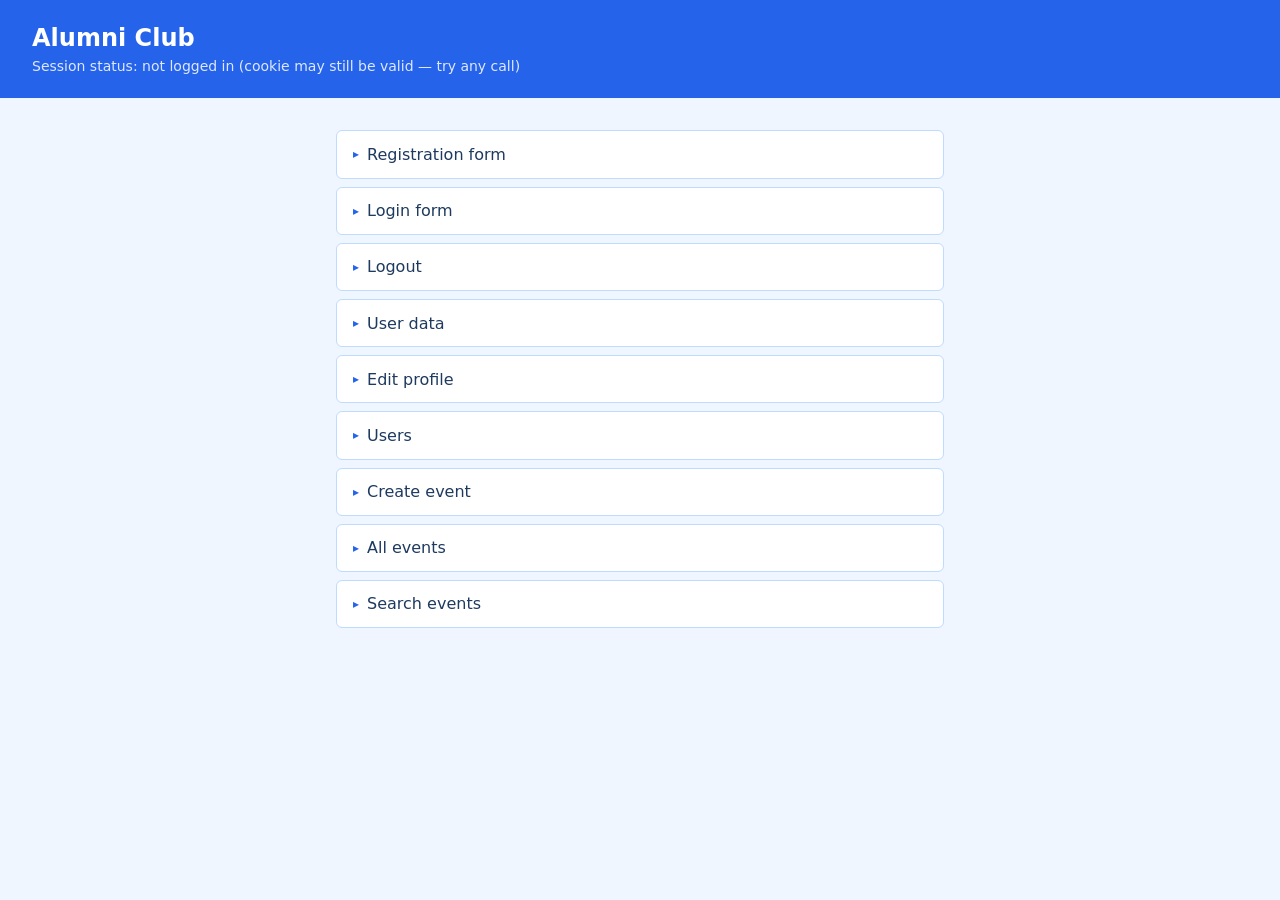
==== www/index.html @ 59e79524 "m" ====
<!DOCTYPE html>
<html lang="en">
<head>
  <meta charset="UTF-8">
  <meta name="viewport" content="width=device-width, initial-scale=1.0">
  <title>Alumni Club</title>
  <link rel="stylesheet" href="ui/style/styles.css">
</head>
<body>
  <header>
    <h1>Alumni Club</h1>
    <p class="session-status">
      Session status:
      <output id="session-status">unknown — log in below</output>
    </p>
  </header>

  <main>
    <!-- Each accordion is a native <details>; the shared name attribute ensures
         only one can be open at a time, with no JS required. -->

    <!-- ============== Registration ============== -->
    <details name="accordion" class="panel">
      <summary>Registration form</summary>
      <div class="panel-body">
        <form id="register-form">
          <p><label>Name <input name="name" required></label></p>
          <p><label>Email <input name="email" type="email" required></label></p>
          <p><label>Password <input name="password" type="password" required></label></p>
          <p><label>Graduation year <input name="graduation_year" type="number" min="1900" max="2100"></label></p>
          <p><label>Field of study <input name="field_of_study"></label></p>
          <p><label>Current role <input name="current_role"></label></p>
          <p><label>Company <input name="company"></label></p>
          <p><label>Location <input name="location"></label></p>
          <p><label>Bio <textarea name="bio"></textarea></label></p>
          <p><label>Profile picture <input name="profile_picture" type="file" accept="image/*"></label></p>
          <p><button type="submit">Register</button></p>
        </form>
        <pre id="register-out" class="output"></pre>
      </div>
    </details>

    <!-- ============== Login ============== -->
    <details name="accordion" class="panel">
      <summary>Login form</summary>
      <div class="panel-body">
        <form id="login-form">
          <p><label>Email <input name="email" type="email" required></label></p>
          <p><label>Password <input name="password" type="password" required></label></p>
          <p><button type="submit">Log in</button></p>
        </form>
        <pre id="login-out" class="output"></pre>
      </div>
    </details>

    <!-- ============== Logout ============== -->
    <details name="accordion" class="panel">
      <summary>Logout</summary>
      <div class="panel-body">
        <p><button id="logout-btn" type="button">Log out</button></p>
        <pre id="logout-out" class="output"></pre>
      </div>
    </details>

    <!-- ============== User data (fetch one) ============== -->
    <details name="accordion" class="panel">
      <summary>User data</summary>
      <div class="panel-body">
        <form id="get-user-form">
          <p><label>User ID <input name="id" type="number" min="1" required></label></p>
          <p><button type="submit">Fetch user</button></p>
        </form>
        <div id="get-user-out" class="output"></div>
      </div>
    </details>

    <!-- ============== Edit profile ============== -->
    <details name="accordion" class="panel">
      <summary>Edit profile</summary>
      <div class="panel-body">
        <form id="edit-form">
          <p><label>User ID (the user being edited) <input name="id" type="number" min="1" required></label></p>
          <p>Leave a field blank to keep its current value.</p>
          <p><label>Name <input name="name"></label></p>
          <p><label>Email <input name="email" type="email"></label></p>
          <p><label>Password <input name="password" type="password"></label></p>
          <p><label>Graduation year <input name="graduation_year" type="number" min="1900" max="2100"></label></p>
          <p><label>Field of study <input name="field_of_study"></label></p>
          <p><label>Current role <input name="current_role"></label></p>
          <p><label>Company <input name="company"></label></p>
          <p><label>Location <input name="location"></label></p>
          <p><label>Bio <textarea name="bio"></textarea></label></p>
          <p><label>Profile picture <input name="profile_picture" type="file" accept="image/*"></label></p>
          <p>
            <button type="submit">Save changes</button>
            <button type="button" id="edit-delete-btn" class="btn-danger">Delete this user</button>
          </p>
        </form>
        <pre id="edit-out" class="output"></pre>
      </div>
    </details>

    <!-- ============== Users ============== -->
    <details name="accordion" class="panel">
      <summary>Users</summary>
      <div class="panel-body">
        <form id="search-users-form">
          <p><label>Email contains <input name="query"></label></p>
          <p><button type="submit">Search</button></p>
        </form>
        <div id="search-users-out" class="output"></div>
      </div>
    </details>

    <!-- ============== Create event ============== -->
    <details name="accordion" class="panel">
      <summary>Create event</summary>
      <div class="panel-body">
        <form id="create-event-form">
          <p><label>Date <input name="date" type="date" required></label></p>
          <p><label>Name <input name="name" required></label></p>
          <p><label>Details <textarea name="details"></textarea></label></p>
          <p><label>Creator user id <input name="creator" type="number" min="1" required></label></p>
          <p><button type="submit">Create event</button></p>
        </form>
        <pre id="create-event-out" class="output"></pre>
      </div>
    </details>

    <!-- ============== All events ============== -->
    <details name="accordion" class="panel">
      <summary>All events</summary>
      <div class="panel-body">
        <p><button id="all-events-btn" type="button">Refresh list</button></p>
        <div id="all-events-out" class="output"></div>
      </div>
    </details>

    <!-- ============== Search events ============== -->
    <details name="accordion" class="panel">
      <summary>Search events</summary>
      <div class="panel-body">
        <form id="search-events-form">
          <p><label>Name contains <input name="query" required></label></p>
          <p><button type="submit">Search</button></p>
        </form>
        <div id="search-events-out" class="output"></div>
      </div>
    </details>
  </main>

  <script type="module" src="ui/glue/app.js"></script>
</body>
</html>
---- www/ui/style/styles.css ----
/* Alumni Club — main stylesheet */

:root {
  --blue: #2563eb;
  --blue-light: #eff6ff;
  --blue-mid: #bfdbfe;
  --blue-dark: #1d4ed8;
  --text: #1e3a5f;
  --text-muted: #6b90b8;
  --border: #bfdbfe;
  --white: #ffffff;
}

*, *::before, *::after {
  box-sizing: border-box;
  margin: 0;
  padding: 0;
}

body {
  font-family: system-ui, sans-serif;
  font-size: 1rem;
  color: var(--text);
  background: var(--blue-light);
  min-height: 100vh;
}

/* ---------- header ---------- */

header {
  background: var(--blue);
  color: var(--white);
  padding: 1.5rem 2rem;
}

header h1 {
  font-size: 1.5rem;
  font-weight: 600;
}

.session-status {
  margin-top: 0.4rem;
  font-size: 0.875rem;
  opacity: 0.85;
}

/* ---------- main ---------- */

main {
  max-width: 640px;
  margin: 2rem auto;
  padding: 0 1rem;
  display: flex;
  flex-direction: column;
  gap: 0.5rem;
}

/* ---------- panels ---------- */

.panel {
  background: var(--white);
  border: 1px solid var(--border);
  border-radius: 6px;
  overflow: hidden;
}

.panel summary {
  padding: 0.85rem 1rem;
  font-weight: 500;
  cursor: pointer;
  user-select: none;
  list-style: none;
  display: flex;
  align-items: center;
  gap: 0.5rem;
}

.panel summary::before {
  content: '▸';
  font-size: 0.75rem;
  color: var(--blue);
  transition: transform 0.15s;
}

.panel[open] summary::before {
  transform: rotate(90deg);
}

.panel summary:hover {
  background: var(--blue-light);
}

.panel-body {
  padding: 1rem;
  border-top: 1px solid var(--border);
}

/* ---------- forms ---------- */

form p {
  margin-bottom: 0.6rem;
}

label {
  display: flex;
  flex-direction: column;
  gap: 0.25rem;
  font-size: 0.875rem;
  color: var(--text-muted);
}

input,
textarea {
  width: 100%;
  padding: 0.4rem 0.6rem;
  border: 1px solid var(--border);
  border-radius: 4px;
  font-size: 1rem;
  color: var(--text);
  background: var(--white);
  outline: none;
}

input:focus,
textarea:focus {
  border-color: var(--blue);
  box-shadow: 0 0 0 3px var(--blue-mid);
}

textarea {
  resize: vertical;
  min-height: 80px;
}

/* ---------- buttons ---------- */

button {
  padding: 0.4rem 1rem;
  border: none;
  border-radius: 4px;
  font-size: 0.9rem;
  cursor: pointer;
  background: var(--blue);
  color: var(--white);
}

button:hover {
  background: var(--blue-dark);
}

.btn-danger {
  background: var(--white);
  color: var(--blue);
  border: 1px solid var(--blue);
  margin-left: 0.5rem;
}

.btn-danger:hover {
  background: var(--blue-light);
}

/* ---------- output ---------- */

.output {
  margin-top: 0.75rem;
  padding: 0.6rem;
  background: var(--blue-light);
  border: 1px solid var(--border);
  border-radius: 4px;
  font-size: 0.8rem;
  white-space: pre-wrap;
  word-break: break-word;
  color: var(--text);
}

.output:empty {
  display: none;
}

/* ---------- user / event cards ---------- */

article {
  padding: 0.75rem 0;
}

article + hr {
  border: none;
  border-top: 1px solid var(--border);
}

article h3 {
  font-size: 1rem;
  margin-bottom: 0.4rem;
  color: var(--blue);
}

article img {
  border-radius: 4px;
  margin-bottom: 0.4rem;
}

article ul {
  list-style: none;
  font-size: 0.875rem;
  color: var(--text-muted);
  display: flex;
  flex-direction: column;
  gap: 0.2rem;
}
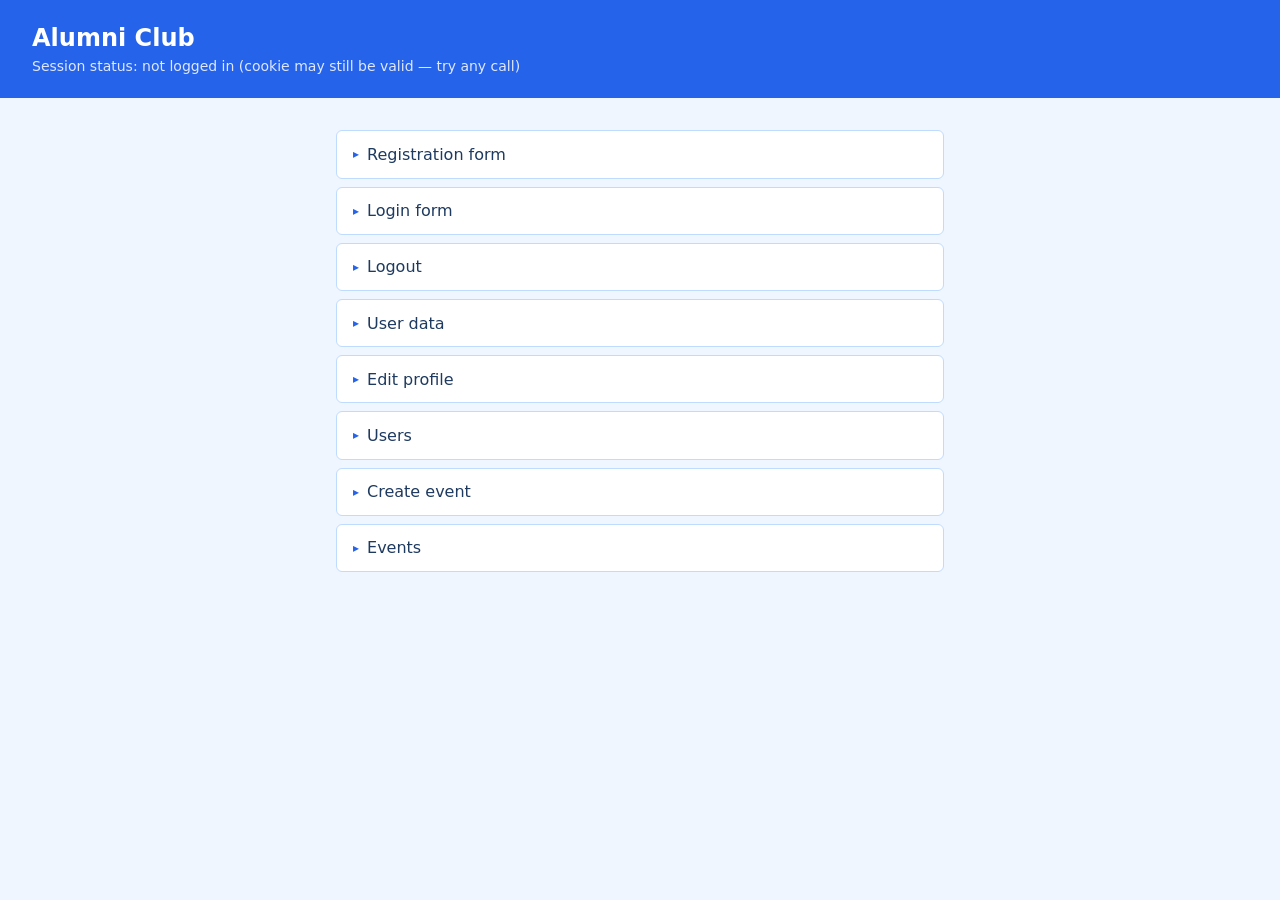
==== commit 6cfd4210: "m" ====
--- a/www/index.html
+++ b/www/index.html
@@ -105,7 +105,7 @@
       <summary>Users</summary>
       <div class="panel-body">
         <form id="search-users-form">
-          <p><label>Email contains <input name="query"></label></p>
+          <p><label>Filter(Optional) <input name="query"></label></p>
           <p><button type="submit">Search</button></p>
         </form>
         <div id="search-users-out" class="output"></div>
@@ -127,21 +127,12 @@
       </div>
     </details>
 
-    <!-- ============== All events ============== -->
+    <!-- ============== Events ============== -->
     <details name="accordion" class="panel">
-      <summary>All events</summary>
-      <div class="panel-body">
-        <p><button id="all-events-btn" type="button">Refresh list</button></p>
-        <div id="all-events-out" class="output"></div>
-      </div>
-    </details>
-
-    <!-- ============== Search events ============== -->
-    <details name="accordion" class="panel">
-      <summary>Search events</summary>
+      <summary>Events</summary>
       <div class="panel-body">
         <form id="search-events-form">
-          <p><label>Name contains <input name="query" required></label></p>
+          <p><label>Filter (optional) <input name="query"></label></p>
           <p><button type="submit">Search</button></p>
         </form>
         <div id="search-events-out" class="output"></div>
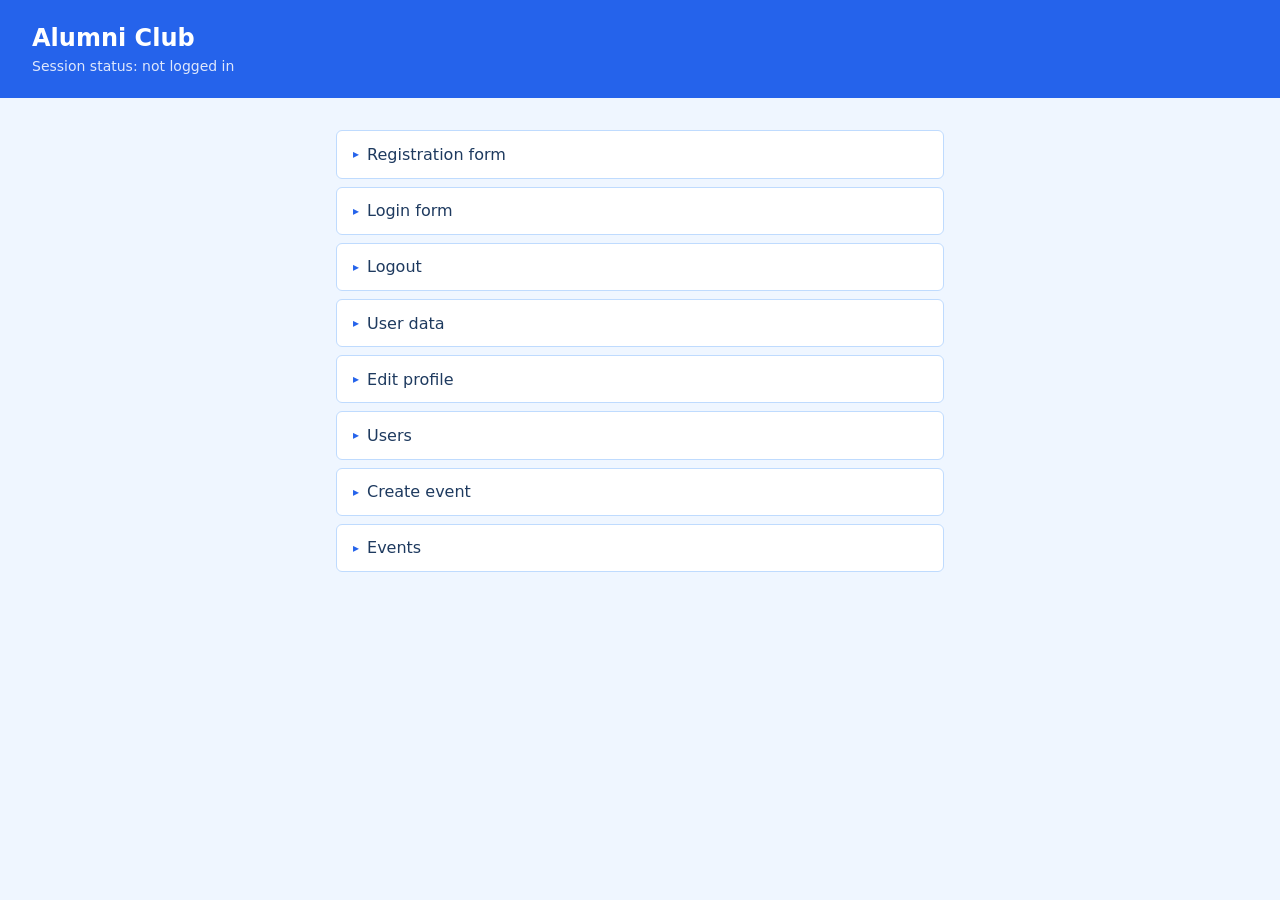
==== commit 00ebdb21: "m" ====
--- a/www/index.html
+++ b/www/index.html
@@ -120,7 +120,6 @@
           <p><label>Date <input name="date" type="date" required></label></p>
           <p><label>Name <input name="name" required></label></p>
           <p><label>Details <textarea name="details"></textarea></label></p>
-          <p><label>Creator user id <input name="creator" type="number" min="1" required></label></p>
           <p><button type="submit">Create event</button></p>
         </form>
         <pre id="create-event-out" class="output"></pre>
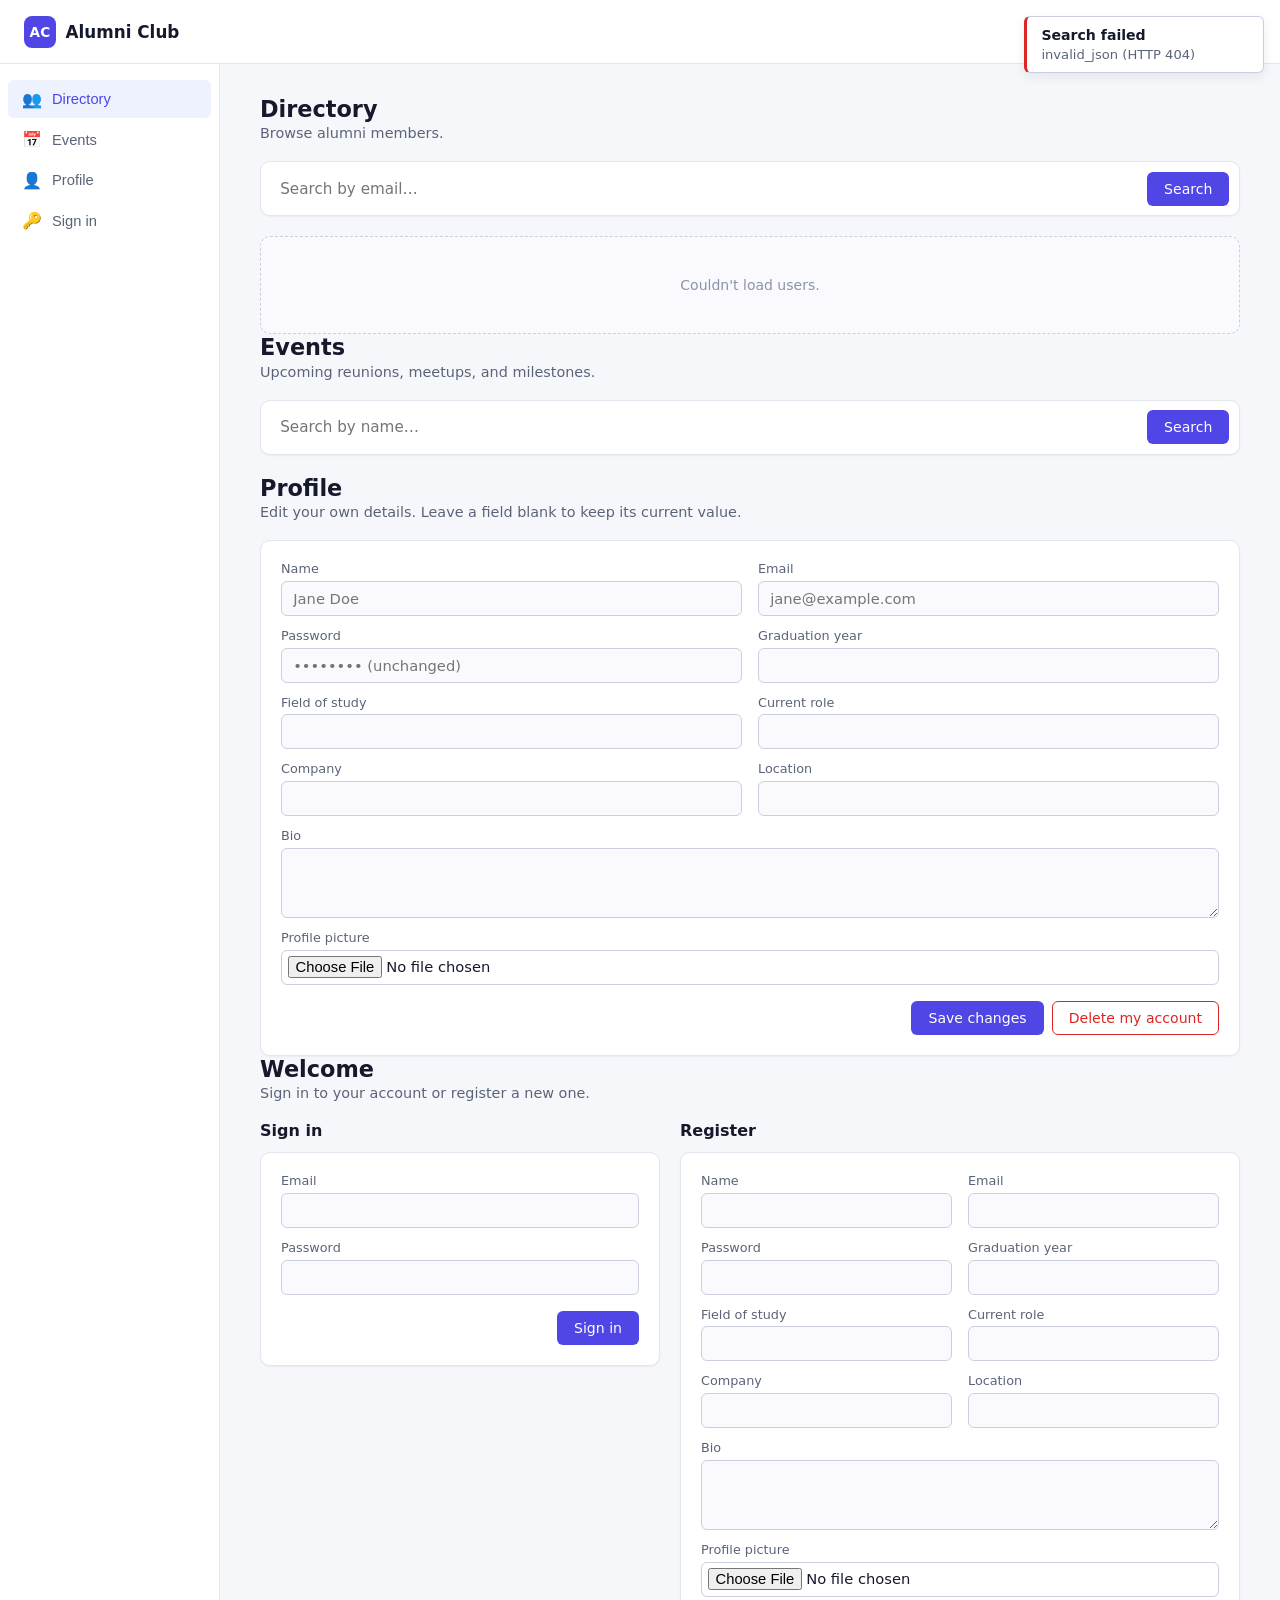
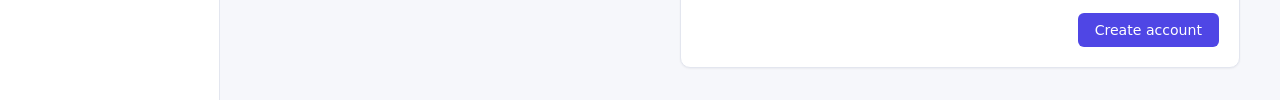
==== commit 029d7eea: "m" ====
--- a/www/index.html
+++ b/www/index.html
@@ -7,137 +7,156 @@
   <link rel="stylesheet" href="ui/style/styles.css">
 </head>
 <body>
-  <header>
-    <h1>Alumni Club</h1>
-    <p class="session-status">
-      Session status:
-      <output id="session-status">unknown — log in below</output>
-    </p>
-  </header>
+  <!-- Toasts: transient feedback, rendered top-right. JS appends/removes nodes. -->
+  <div id="toast-host" class="toast-host" aria-live="polite" aria-atomic="true"></div>
 
-  <main>
-    <!-- Each accordion is a native <details>; the shared name attribute ensures
-         only one can be open at a time, with no JS required. -->
+  <div class="app" data-route="directory">
+    <!-- ============== Header ============== -->
+    <header class="app-header">
+      <div class="brand">
+        <span class="brand-mark">AC</span>
+        <span class="brand-name">Alumni Club</span>
+      </div>
+      <div class="session">
+        <span id="session-pill" class="session-pill session-pill--out">Signed out</span>
+        <button id="logout-btn" type="button" class="btn btn-ghost" hidden>Sign out</button>
+      </div>
+    </header>
 
-    <!-- ============== Registration ============== -->
-    <details name="accordion" class="panel">
-      <summary>Registration form</summary>
-      <div class="panel-body">
-        <form id="register-form">
-          <p><label>Name <input name="name" required></label></p>
-          <p><label>Email <input name="email" type="email" required></label></p>
-          <p><label>Password <input name="password" type="password" required></label></p>
-          <p><label>Graduation year <input name="graduation_year" type="number" min="1900" max="2100"></label></p>
-          <p><label>Field of study <input name="field_of_study"></label></p>
-          <p><label>Current role <input name="current_role"></label></p>
-          <p><label>Company <input name="company"></label></p>
-          <p><label>Location <input name="location"></label></p>
-          <p><label>Bio <textarea name="bio"></textarea></label></p>
-          <p><label>Profile picture <input name="profile_picture" type="file" accept="image/*"></label></p>
-          <p><button type="submit">Register</button></p>
+    <!-- ============== Sidebar ============== -->
+    <nav class="app-nav" aria-label="Sections">
+      <button type="button" class="nav-item is-active" data-route="directory">
+        <span class="nav-ico">👥</span> Directory
+      </button>
+      <button type="button" class="nav-item" data-route="events">
+        <span class="nav-ico">📅</span> Events
+      </button>
+      <button type="button" class="nav-item" data-route="profile" data-requires-auth>
+        <span class="nav-ico">👤</span> Profile
+      </button>
+      <button type="button" class="nav-item" data-route="auth" data-hidden-when-auth>
+        <span class="nav-ico">🔑</span> Sign in
+      </button>
+    </nav>
+
+    <!-- ============== Content ============== -->
+    <main class="app-main">
+
+      <!-- ---------- Directory ---------- -->
+      <section class="view" data-view="directory">
+        <header class="view-head">
+          <h2>Directory</h2>
+          <p class="view-sub">Browse alumni members.</p>
+        </header>
+        <form id="search-users-form" class="search-bar" role="search">
+          <input name="query" placeholder="Search by email…" autocomplete="off">
+          <button type="submit" class="btn btn-primary">Search</button>
         </form>
-        <pre id="register-out" class="output"></pre>
-      </div>
-    </details>
+        <div id="users-out" class="card-grid"></div>
+      </section>
 
-    <!-- ============== Login ============== -->
-    <details name="accordion" class="panel">
-      <summary>Login form</summary>
-      <div class="panel-body">
-        <form id="login-form">
-          <p><label>Email <input name="email" type="email" required></label></p>
-          <p><label>Password <input name="password" type="password" required></label></p>
-          <p><button type="submit">Log in</button></p>
+      <!-- ---------- Events ---------- -->
+      <section class="view" data-view="events" hidden>
+        <header class="view-head">
+          <h2>Events</h2>
+          <p class="view-sub">Upcoming reunions, meetups, and milestones.</p>
+        </header>
+
+        <details class="composer" data-requires-auth hidden>
+          <summary>Create new event</summary>
+          <form id="create-event-form" class="form-grid">
+            <label>Date <input name="date" type="date" required></label>
+            <label>Name <input name="name" placeholder="Annual reunion" required></label>
+            <label class="span-2">Details <textarea name="details" rows="3" placeholder="Optional"></textarea></label>
+            <div class="span-2 form-actions">
+              <button type="submit" class="btn btn-primary">Publish</button>
+            </div>
+          </form>
+        </details>
+
+        <form id="search-events-form" class="search-bar" role="search">
+          <input name="query" placeholder="Search by name…" autocomplete="off">
+          <button type="submit" class="btn btn-primary">Search</button>
         </form>
-        <pre id="login-out" class="output"></pre>
-      </div>
-    </details>
+        <div id="events-out" class="card-grid"></div>
+      </section>
 
-    <!-- ============== Logout ============== -->
-    <details name="accordion" class="panel">
-      <summary>Logout</summary>
-      <div class="panel-body">
-        <p><button id="logout-btn" type="button">Log out</button></p>
-        <pre id="logout-out" class="output"></pre>
-      </div>
-    </details>
+      <!-- ---------- Profile ---------- -->
+      <section class="view" data-view="profile" hidden>
+        <header class="view-head">
+          <h2>Profile</h2>
+          <p class="view-sub">Edit your own details. Leave a field blank to keep its current value.</p>
+        </header>
 
-    <!-- ============== User data (fetch one) ============== -->
-    <details name="accordion" class="panel">
-      <summary>User data</summary>
-      <div class="panel-body">
-        <form id="get-user-form">
-          <p><label>User ID <input name="id" type="number" min="1" required></label></p>
-          <p><button type="submit">Fetch user</button></p>
+        <div id="profile-summary" class="profile-summary"></div>
+
+        <form id="edit-form" class="form-grid">
+          <label>Name <input name="name" placeholder="Jane Doe"></label>
+          <label>Email <input name="email" type="email" placeholder="jane@example.com"></label>
+          <label>Password <input name="password" type="password" placeholder="•••••••• (unchanged)"></label>
+          <label>Graduation year <input name="graduation_year" type="number" min="1900" max="2100"></label>
+          <label>Field of study <input name="field_of_study"></label>
+          <label>Current role <input name="current_role"></label>
+          <label>Company <input name="company"></label>
+          <label>Location <input name="location"></label>
+          <label class="span-2">Bio <textarea name="bio" rows="3"></textarea></label>
+          <label class="span-2">Profile picture <input name="profile_picture" type="file" accept="image/*"></label>
+          <div class="span-2 form-actions">
+            <button type="submit" class="btn btn-primary">Save changes</button>
+            <button type="button" id="delete-self-btn" class="btn btn-danger">Delete my account</button>
+          </div>
         </form>
-        <div id="get-user-out" class="output"></div>
-      </div>
-    </details>
+      </section>
 
-    <!-- ============== Edit profile ============== -->
-    <details name="accordion" class="panel">
-      <summary>Edit profile</summary>
-      <div class="panel-body">
-        <form id="edit-form">
-          <p><label>User ID (the user being edited) <input name="id" type="number" min="1" required></label></p>
-          <p>Leave a field blank to keep its current value.</p>
-          <p><label>Name <input name="name"></label></p>
-          <p><label>Email <input name="email" type="email"></label></p>
-          <p><label>Password <input name="password" type="password"></label></p>
-          <p><label>Graduation year <input name="graduation_year" type="number" min="1900" max="2100"></label></p>
-          <p><label>Field of study <input name="field_of_study"></label></p>
-          <p><label>Current role <input name="current_role"></label></p>
-          <p><label>Company <input name="company"></label></p>
-          <p><label>Location <input name="location"></label></p>
-          <p><label>Bio <textarea name="bio"></textarea></label></p>
-          <p><label>Profile picture <input name="profile_picture" type="file" accept="image/*"></label></p>
-          <p>
-            <button type="submit">Save changes</button>
-            <button type="button" id="edit-delete-btn" class="btn-danger">Delete this user</button>
-          </p>
-        </form>
-        <pre id="edit-out" class="output"></pre>
-      </div>
-    </details>
+      <!-- ---------- Auth (Sign in / Register) ---------- -->
+      <section class="view" data-view="auth" hidden>
+        <header class="view-head">
+          <h2>Welcome</h2>
+          <p class="view-sub">Sign in to your account or register a new one.</p>
+        </header>
+        <div class="auth-grid">
 
-    <!-- ============== Users ============== -->
-    <details name="accordion" class="panel">
-      <summary>Users</summary>
-      <div class="panel-body">
-        <form id="search-users-form">
-          <p><label>Filter(Optional) <input name="query"></label></p>
-          <p><button type="submit">Search</button></p>
-        </form>
-        <div id="search-users-out" class="output"></div>
-      </div>
-    </details>
+          <div class="auth-card">
+            <h3>Sign in</h3>
+            <form id="login-form" class="form-grid">
+              <label class="span-2">Email <input name="email" type="email" required></label>
+              <label class="span-2">Password <input name="password" type="password" required></label>
+              <div class="span-2 form-actions">
+                <button type="submit" class="btn btn-primary">Sign in</button>
+              </div>
+            </form>
+          </div>
 
-    <!-- ============== Create event ============== -->
-    <details name="accordion" class="panel">
-      <summary>Create event</summary>
-      <div class="panel-body">
-        <form id="create-event-form">
-          <p><label>Date <input name="date" type="date" required></label></p>
-          <p><label>Name <input name="name" required></label></p>
-          <p><label>Details <textarea name="details"></textarea></label></p>
-          <p><button type="submit">Create event</button></p>
-        </form>
-        <pre id="create-event-out" class="output"></pre>
-      </div>
-    </details>
+          <div class="auth-card">
+            <h3>Register</h3>
+            <form id="register-form" class="form-grid">
+              <label>Name <input name="name" required></label>
+              <label>Email <input name="email" type="email" required></label>
+              <label>Password <input name="password" type="password" required></label>
+              <label>Graduation year <input name="graduation_year" type="number" min="1900" max="2100"></label>
+              <label>Field of study <input name="field_of_study"></label>
+              <label>Current role <input name="current_role"></label>
+              <label>Company <input name="company"></label>
+              <label>Location <input name="location"></label>
+              <label class="span-2">Bio <textarea name="bio" rows="2"></textarea></label>
+              <label class="span-2">Profile picture <input name="profile_picture" type="file" accept="image/*"></label>
+              <div class="span-2 form-actions">
+                <button type="submit" class="btn btn-primary">Create account</button>
+              </div>
+            </form>
+          </div>
 
-    <!-- ============== Events ============== -->
-    <details name="accordion" class="panel">
-      <summary>Events</summary>
-      <div class="panel-body">
-        <form id="search-events-form">
-          <p><label>Filter (optional) <input name="query"></label></p>
-          <p><button type="submit">Search</button></p>
-        </form>
-        <div id="search-events-out" class="output"></div>
-      </div>
-    </details>
-  </main>
+        </div>
+      </section>
+
+    </main>
+  </div>
+
+  <!-- ============== User detail modal ============== -->
+  <dialog id="user-modal" class="modal">
+    <div id="user-modal-body"></div>
+    <form method="dialog" class="modal-actions"><button class="btn btn-ghost">Close</button></form>
+  </dialog>
 
   <script type="module" src="ui/glue/app.js"></script>
 </body>
--- a/www/ui/style/styles.css
+++ b/www/ui/style/styles.css
@@ -1,209 +1,414 @@
-/* Alumni Club — main stylesheet */
+/* Alumni Club — dashboard stylesheet */
 
 :root {
-  --blue: #2563eb;
-  --blue-light: #eff6ff;
-  --blue-mid: #bfdbfe;
-  --blue-dark: #1d4ed8;
-  --text: #1e3a5f;
-  --text-muted: #6b90b8;
-  --border: #bfdbfe;
-  --white: #ffffff;
-}
-
-*, *::before, *::after {
-  box-sizing: border-box;
-  margin: 0;
-  padding: 0;
-}
+  --bg: #f6f7fb;
+  --surface: #ffffff;
+  --surface-2: #fafafe;
+  --border: #e3e6ef;
+  --border-strong: #c9cfdf;
+
+  --text: #15192b;
+  --text-muted: #5a6478;
+  --text-faint: #8a93a8;
+
+  --accent: #4f46e5;
+  --accent-strong: #4338ca;
+  --accent-soft: #eef2ff;
+
+  --danger: #dc2626;
+  --danger-soft: #fee2e2;
+
+  --success: #059669;
+  --success-soft: #d1fae5;
+
+  --radius: 10px;
+  --radius-sm: 6px;
+  --shadow-sm: 0 1px 2px rgba(15, 23, 42, 0.05);
+  --shadow-md: 0 4px 12px rgba(15, 23, 42, 0.08);
+}
+
+*, *::before, *::after { box-sizing: border-box; margin: 0; padding: 0; }
+
+html, body { height: 100%; }
 
 body {
-  font-family: system-ui, sans-serif;
-  font-size: 1rem;
+  font-family: -apple-system, BlinkMacSystemFont, "Segoe UI", Roboto, system-ui, sans-serif;
+  font-size: 14px;
   color: var(--text);
-  background: var(--blue-light);
+  background: var(--bg);
+  -webkit-font-smoothing: antialiased;
+}
+
+/* ---------- layout ---------- */
+
+.app {
+  display: grid;
+  grid-template-columns: 220px 1fr;
+  grid-template-rows: 64px 1fr;
+  grid-template-areas:
+    "header header"
+    "nav    main";
   min-height: 100vh;
 }
 
-/* ---------- header ---------- */
-
-header {
-  background: var(--blue);
-  color: var(--white);
-  padding: 1.5rem 2rem;
-}
-
-header h1 {
-  font-size: 1.5rem;
+.app-header {
+  grid-area: header;
+  display: flex;
+  align-items: center;
+  justify-content: space-between;
+  padding: 0 1.5rem;
+  background: var(--surface);
+  border-bottom: 1px solid var(--border);
+}
+
+.brand { display: flex; align-items: center; gap: 0.6rem; }
+.brand-mark {
+  width: 32px; height: 32px;
+  background: var(--accent);
+  color: #fff;
+  border-radius: 8px;
+  display: grid; place-items: center;
+  font-weight: 700; font-size: 0.85rem;
+  letter-spacing: 0.02em;
+}
+.brand-name { font-size: 1.05rem; font-weight: 600; }
+
+.session { display: flex; align-items: center; gap: 0.75rem; }
+
+.session-pill {
+  font-size: 0.78rem;
+  padding: 0.3rem 0.7rem;
+  border-radius: 999px;
+  font-weight: 500;
+}
+.session-pill--in { background: var(--success-soft); color: var(--success); }
+.session-pill--out { background: var(--border); color: var(--text-muted); }
+
+.app-nav {
+  grid-area: nav;
+  background: var(--surface);
+  border-right: 1px solid var(--border);
+  padding: 1rem 0.5rem;
+  display: flex; flex-direction: column; gap: 0.15rem;
+}
+
+.nav-item {
+  background: transparent;
+  border: none;
+  padding: 0.6rem 0.9rem;
+  text-align: left;
+  border-radius: var(--radius-sm);
+  color: var(--text-muted);
+  font-size: 0.92rem;
+  font-weight: 500;
+  cursor: pointer;
+  display: flex; align-items: center; gap: 0.6rem;
+  transition: background 0.15s, color 0.15s;
+}
+.nav-item:hover { background: var(--accent-soft); color: var(--accent); }
+.nav-item.is-active { background: var(--accent-soft); color: var(--accent); }
+.nav-ico { font-size: 1rem; }
+
+.app-main {
+  grid-area: main;
+  padding: 2rem 2.25rem;
+  overflow-y: auto;
+}
+
+/* ---------- views ---------- */
+
+.view {
+  max-width: 980px;
+  margin: 0 auto;
+  display: flex;
+  flex-direction: column;
+  gap: 1.25rem;
+}
+
+.view-head h2 {
+  font-size: 1.4rem;
   font-weight: 600;
-}
-
-.session-status {
-  margin-top: 0.4rem;
-  font-size: 0.875rem;
-  opacity: 0.85;
-}
-
-/* ---------- main ---------- */
-
-main {
-  max-width: 640px;
-  margin: 2rem auto;
-  padding: 0 1rem;
+  margin-bottom: 0.2rem;
+}
+.view-sub { color: var(--text-muted); font-size: 0.9rem; }
+
+/* ---------- search bar ---------- */
+
+.search-bar {
+  display: flex;
+  gap: 0.5rem;
+  background: var(--surface);
+  padding: 0.6rem;
+  border: 1px solid var(--border);
+  border-radius: var(--radius);
+  box-shadow: var(--shadow-sm);
+}
+.search-bar input {
+  flex: 1;
+  border: none;
+  padding: 0.45rem 0.6rem;
+  font-size: 0.95rem;
+  background: transparent;
+  outline: none;
+  color: var(--text);
+}
+
+/* ---------- composer (collapsible event creation) ---------- */
+
+.composer {
+  background: var(--surface);
+  border: 1px solid var(--border);
+  border-radius: var(--radius);
+  box-shadow: var(--shadow-sm);
+}
+.composer summary {
+  padding: 0.85rem 1rem;
+  cursor: pointer;
+  font-weight: 500;
+  color: var(--accent);
+  list-style: none;
+}
+.composer summary::before { content: '＋ '; font-weight: 700; }
+.composer[open] summary::before { content: '× '; }
+.composer .form-grid { padding: 1rem; border-top: 1px solid var(--border); }
+
+/* ---------- forms ---------- */
+
+.form-grid {
+  display: grid;
+  grid-template-columns: 1fr 1fr;
+  gap: 0.75rem 1rem;
+  background: var(--surface);
+  padding: 1.25rem;
+  border: 1px solid var(--border);
+  border-radius: var(--radius);
+  box-shadow: var(--shadow-sm);
+}
+.form-grid .span-2 { grid-column: 1 / -1; }
+
+label {
+  display: flex;
+  flex-direction: column;
+  gap: 0.3rem;
+  font-size: 0.8rem;
+  font-weight: 500;
+  color: var(--text-muted);
+}
+
+input, textarea {
+  width: 100%;
+  padding: 0.5rem 0.7rem;
+  border: 1px solid var(--border-strong);
+  border-radius: var(--radius-sm);
+  font-size: 0.92rem;
+  color: var(--text);
+  background: var(--surface-2);
+  font-family: inherit;
+  outline: none;
+  transition: border-color 0.15s, box-shadow 0.15s;
+}
+input:focus, textarea:focus {
+  border-color: var(--accent);
+  background: var(--surface);
+  box-shadow: 0 0 0 3px var(--accent-soft);
+}
+textarea { resize: vertical; min-height: 70px; }
+input[type="file"] { padding: 0.35rem; background: var(--surface); }
+
+.form-actions {
+  display: flex;
+  gap: 0.5rem;
+  justify-content: flex-end;
+  margin-top: 0.25rem;
+}
+
+/* ---------- buttons ---------- */
+
+.btn {
+  padding: 0.5rem 1rem;
+  border: 1px solid transparent;
+  border-radius: var(--radius-sm);
+  font-size: 0.88rem;
+  font-weight: 500;
+  cursor: pointer;
+  font-family: inherit;
+  transition: background 0.15s, border-color 0.15s, color 0.15s;
+}
+.btn-primary { background: var(--accent); color: #fff; }
+.btn-primary:hover { background: var(--accent-strong); }
+.btn-ghost { background: transparent; color: var(--text-muted); border-color: var(--border-strong); }
+.btn-ghost:hover { background: var(--bg); color: var(--text); }
+.btn-danger { background: var(--surface); color: var(--danger); border-color: var(--danger); }
+.btn-danger:hover { background: var(--danger-soft); }
+
+/* ---------- card grid ---------- */
+
+.card-grid {
+  display: grid;
+  grid-template-columns: repeat(auto-fill, minmax(260px, 1fr));
+  gap: 0.9rem;
+}
+
+.card {
+  background: var(--surface);
+  border: 1px solid var(--border);
+  border-radius: var(--radius);
+  padding: 1rem;
+  box-shadow: var(--shadow-sm);
   display: flex;
   flex-direction: column;
   gap: 0.5rem;
-}
-
-/* ---------- panels ---------- */
-
-.panel {
-  background: var(--white);
-  border: 1px solid var(--border);
-  border-radius: 6px;
+  transition: box-shadow 0.15s, transform 0.15s;
+  cursor: pointer;
+}
+.card:hover { box-shadow: var(--shadow-md); transform: translateY(-1px); }
+
+.card-head { display: flex; align-items: center; gap: 0.7rem; }
+.card-avatar {
+  width: 40px; height: 40px;
+  border-radius: 50%;
+  background: var(--accent-soft);
+  color: var(--accent);
+  display: grid; place-items: center;
+  font-weight: 600; font-size: 0.95rem;
   overflow: hidden;
-}
-
-.panel summary {
-  padding: 0.85rem 1rem;
-  font-weight: 500;
-  cursor: pointer;
-  user-select: none;
-  list-style: none;
-  display: flex;
-  align-items: center;
-  gap: 0.5rem;
-}
-
-.panel summary::before {
-  content: '▸';
-  font-size: 0.75rem;
-  color: var(--blue);
-  transition: transform 0.15s;
-}
-
-.panel[open] summary::before {
-  transform: rotate(90deg);
-}
-
-.panel summary:hover {
-  background: var(--blue-light);
-}
-
-.panel-body {
-  padding: 1rem;
-  border-top: 1px solid var(--border);
-}
-
-/* ---------- forms ---------- */
-
-form p {
-  margin-bottom: 0.6rem;
-}
-
-label {
-  display: flex;
-  flex-direction: column;
-  gap: 0.25rem;
-  font-size: 0.875rem;
-  color: var(--text-muted);
-}
-
-input,
-textarea {
-  width: 100%;
-  padding: 0.4rem 0.6rem;
-  border: 1px solid var(--border);
-  border-radius: 4px;
-  font-size: 1rem;
-  color: var(--text);
-  background: var(--white);
-  outline: none;
-}
-
-input:focus,
-textarea:focus {
-  border-color: var(--blue);
-  box-shadow: 0 0 0 3px var(--blue-mid);
-}
-
-textarea {
-  resize: vertical;
-  min-height: 80px;
-}
-
-/* ---------- buttons ---------- */
-
-button {
-  padding: 0.4rem 1rem;
-  border: none;
-  border-radius: 4px;
-  font-size: 0.9rem;
-  cursor: pointer;
-  background: var(--blue);
-  color: var(--white);
-}
-
-button:hover {
-  background: var(--blue-dark);
-}
-
-.btn-danger {
-  background: var(--white);
-  color: var(--blue);
-  border: 1px solid var(--blue);
-  margin-left: 0.5rem;
-}
-
-.btn-danger:hover {
-  background: var(--blue-light);
-}
-
-/* ---------- output ---------- */
-
-.output {
-  margin-top: 0.75rem;
-  padding: 0.6rem;
-  background: var(--blue-light);
-  border: 1px solid var(--border);
-  border-radius: 4px;
-  font-size: 0.8rem;
-  white-space: pre-wrap;
-  word-break: break-word;
-  color: var(--text);
-}
-
-.output:empty {
-  display: none;
-}
-
-/* ---------- user / event cards ---------- */
-
-article {
-  padding: 0.75rem 0;
-}
-
-article + hr {
-  border: none;
-  border-top: 1px solid var(--border);
-}
-
-article h3 {
-  font-size: 1rem;
-  margin-bottom: 0.4rem;
-  color: var(--blue);
-}
-
-article img {
-  border-radius: 4px;
-  margin-bottom: 0.4rem;
-}
-
-article ul {
-  list-style: none;
-  font-size: 0.875rem;
+  flex-shrink: 0;
+}
+.card-avatar img { width: 100%; height: 100%; object-fit: cover; }
+
+.card-title { font-weight: 600; font-size: 0.98rem; }
+.card-subtitle { color: var(--text-muted); font-size: 0.82rem; }
+
+.card-meta {
+  font-size: 0.82rem;
   color: var(--text-muted);
   display: flex;
   flex-direction: column;
   gap: 0.2rem;
 }
+.card-meta strong { color: var(--text); font-weight: 500; }
+
+.card-actions {
+  display: flex;
+  justify-content: flex-end;
+  gap: 0.4rem;
+  margin-top: 0.4rem;
+}
+.card-actions .btn {
+  padding: 0.3rem 0.65rem;
+  font-size: 0.78rem;
+}
+
+.empty-state {
+  grid-column: 1 / -1;
+  padding: 2.5rem 1rem;
+  text-align: center;
+  color: var(--text-faint);
+  border: 1px dashed var(--border-strong);
+  border-radius: var(--radius);
+  background: var(--surface-2);
+}
+
+/* ---------- profile summary ---------- */
+
+.profile-summary {
+  background: var(--surface);
+  border: 1px solid var(--border);
+  border-radius: var(--radius);
+  padding: 1rem 1.25rem;
+  display: flex;
+  align-items: center;
+  gap: 1rem;
+  box-shadow: var(--shadow-sm);
+}
+.profile-summary .card-avatar { width: 56px; height: 56px; font-size: 1.2rem; }
+.profile-summary .name { font-weight: 600; font-size: 1.05rem; }
+.profile-summary .meta { color: var(--text-muted); font-size: 0.85rem; }
+.profile-summary:empty { display: none; }
+
+/* ---------- auth grid (sign in + register side by side) ---------- */
+
+.auth-grid {
+  display: grid;
+  grid-template-columns: minmax(0, 1fr) minmax(0, 1.4fr);
+  gap: 1.25rem;
+}
+.auth-card h3 { font-size: 1rem; font-weight: 600; margin-bottom: 0.75rem; }
+@media (max-width: 880px) {
+  .auth-grid { grid-template-columns: 1fr; }
+}
+
+/* ---------- toasts ---------- */
+
+.toast-host {
+  position: fixed;
+  top: 1rem; right: 1rem;
+  z-index: 1000;
+  display: flex;
+  flex-direction: column;
+  gap: 0.5rem;
+  pointer-events: none;
+}
+.toast {
+  pointer-events: auto;
+  background: var(--surface);
+  border: 1px solid var(--border-strong);
+  border-radius: var(--radius-sm);
+  padding: 0.65rem 0.9rem;
+  font-size: 0.88rem;
+  box-shadow: var(--shadow-md);
+  min-width: 240px;
+  max-width: 380px;
+  border-left: 3px solid var(--accent);
+  animation: toast-in 0.18s ease-out;
+}
+.toast--ok { border-left-color: var(--success); }
+.toast--err { border-left-color: var(--danger); }
+.toast strong { display: block; font-weight: 600; margin-bottom: 0.15rem; }
+.toast span { color: var(--text-muted); font-size: 0.82rem; }
+
+@keyframes toast-in {
+  from { opacity: 0; transform: translateY(-6px); }
+  to { opacity: 1; transform: translateY(0); }
+}
+
+/* ---------- modal ---------- */
+
+.modal {
+  border: none;
+  border-radius: var(--radius);
+  padding: 0;
+  max-width: 480px;
+  width: 90%;
+  box-shadow: var(--shadow-md);
+  background: var(--surface);
+  color: var(--text);
+}
+.modal::backdrop { background: rgba(15, 23, 42, 0.4); }
+.modal #user-modal-body { padding: 1.5rem; }
+.modal-actions {
+  padding: 0.75rem 1.5rem;
+  border-top: 1px solid var(--border);
+  display: flex;
+  justify-content: flex-end;
+}
+
+/* ---------- responsive ---------- */
+
+@media (max-width: 720px) {
+  .app {
+    grid-template-columns: 1fr;
+    grid-template-rows: 60px auto 1fr;
+    grid-template-areas: "header" "nav" "main";
+  }
+  .app-nav {
+    flex-direction: row;
+    overflow-x: auto;
+    border-right: none;
+    border-bottom: 1px solid var(--border);
+    padding: 0.5rem;
+  }
+  .nav-item { white-space: nowrap; }
+  .app-main { padding: 1.25rem 1rem; }
+  .form-grid { grid-template-columns: 1fr; }
+}
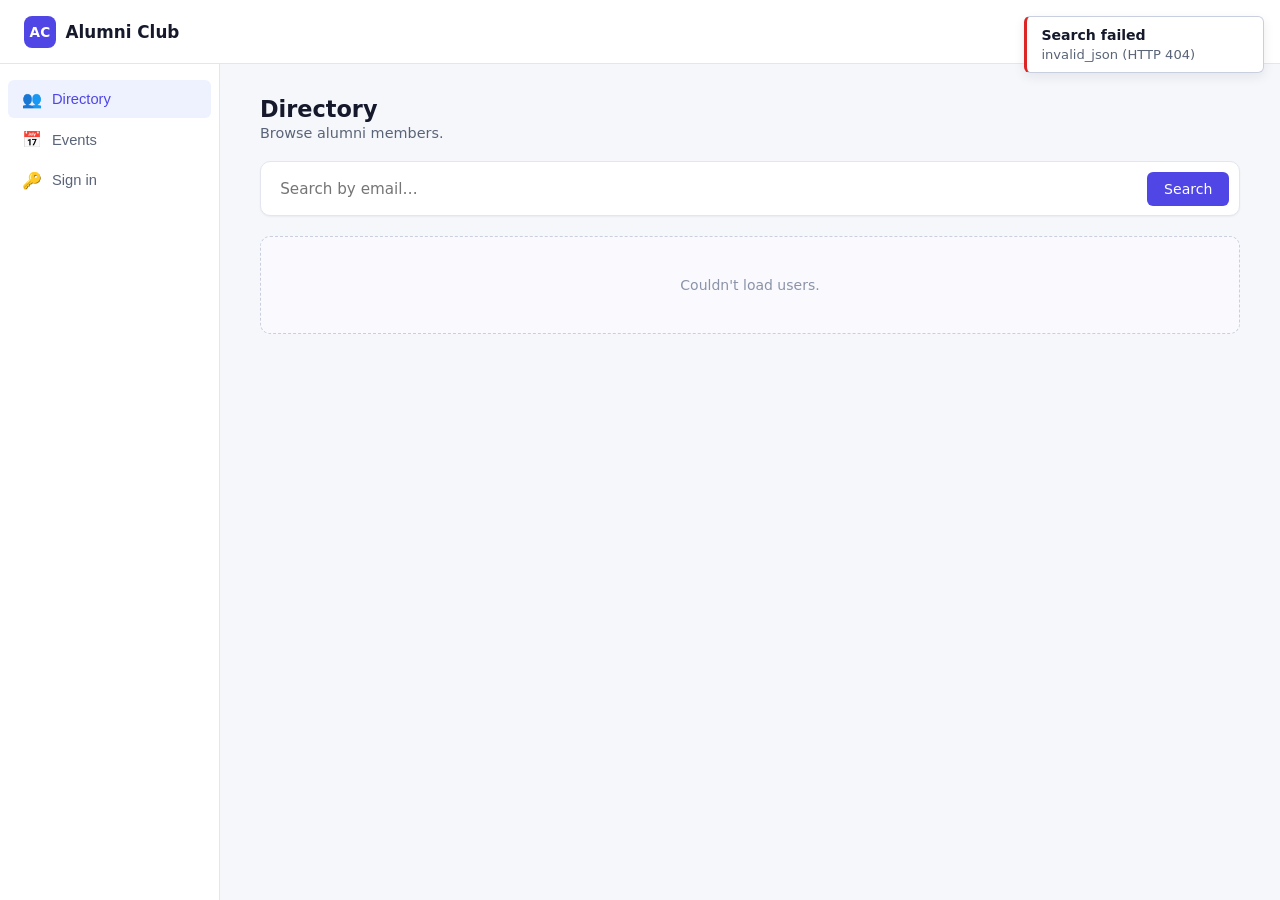
==== commit 380bce19: "m" ====
--- a/www/index.html
+++ b/www/index.html
@@ -19,7 +19,7 @@
       </div>
       <div class="session">
         <span id="session-pill" class="session-pill session-pill--out">Signed out</span>
-        <button id="logout-btn" type="button" class="btn btn-ghost" hidden>Sign out</button>
+        <button id="logout-btn" type="button" class="btn btn-ghost is-hidden">Sign out</button>
       </div>
     </header>
 
@@ -56,13 +56,13 @@
       </section>
 
       <!-- ---------- Events ---------- -->
-      <section class="view" data-view="events" hidden>
+      <section class="view is-hidden" data-view="events">
         <header class="view-head">
           <h2>Events</h2>
           <p class="view-sub">Upcoming reunions, meetups, and milestones.</p>
         </header>
 
-        <details class="composer" data-requires-auth hidden>
+        <details class="composer is-hidden" data-requires-auth>
           <summary>Create new event</summary>
           <form id="create-event-form" class="form-grid">
             <label>Date <input name="date" type="date" required></label>
@@ -82,7 +82,7 @@
       </section>
 
       <!-- ---------- Profile ---------- -->
-      <section class="view" data-view="profile" hidden>
+      <section class="view is-hidden" data-view="profile">
         <header class="view-head">
           <h2>Profile</h2>
           <p class="view-sub">Edit your own details. Leave a field blank to keep its current value.</p>
@@ -109,7 +109,7 @@
       </section>
 
       <!-- ---------- Auth (Sign in / Register) ---------- -->
-      <section class="view" data-view="auth" hidden>
+      <section class="view is-hidden" data-view="auth">
         <header class="view-head">
           <h2>Welcome</h2>
           <p class="view-sub">Sign in to your account or register a new one.</p>
--- a/www/ui/style/styles.css
+++ b/www/ui/style/styles.css
@@ -28,6 +28,14 @@
 }
 
 *, *::before, *::after { box-sizing: border-box; margin: 0; padding: 0; }
+
+/* Global visibility utility. We use this instead of the [hidden] attribute
+   because [hidden] = display:none has the same specificity as any other
+   attribute selector and loses to any class rule that sets display (e.g.
+   .view { display: flex }). A utility class with !important is the only
+   way to win unconditionally without sprinkling .x[hidden] overrides
+   beside every component. JS toggles .is-hidden, never element.hidden. */
+.is-hidden { display: none !important; }
 
 html, body { height: 100%; }
 
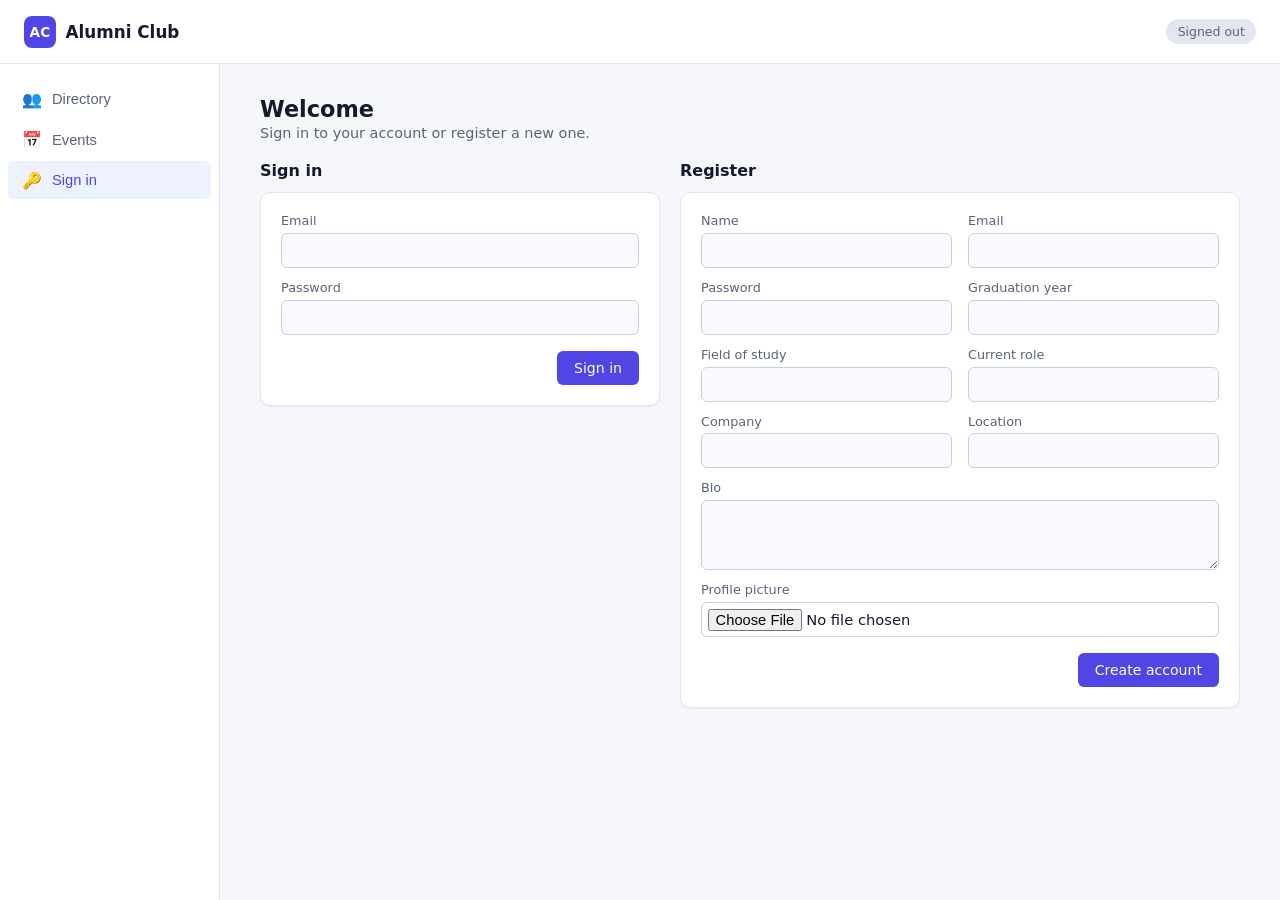
==== commit e7a614b3: "docs" ====
--- a/www/index.html
+++ b/www/index.html
@@ -10,7 +10,7 @@
   <!-- Toasts: transient feedback, rendered top-right. JS appends/removes nodes. -->
   <div id="toast-host" class="toast-host" aria-live="polite" aria-atomic="true"></div>
 
-  <div class="app" data-route="directory">
+  <div class="app" data-route="auth">
     <!-- ============== Header ============== -->
     <header class="app-header">
       <div class="brand">
@@ -25,7 +25,7 @@
 
     <!-- ============== Sidebar ============== -->
     <nav class="app-nav" aria-label="Sections">
-      <button type="button" class="nav-item is-active" data-route="directory">
+      <button type="button" class="nav-item" data-route="directory">
         <span class="nav-ico">👥</span> Directory
       </button>
       <button type="button" class="nav-item" data-route="events">
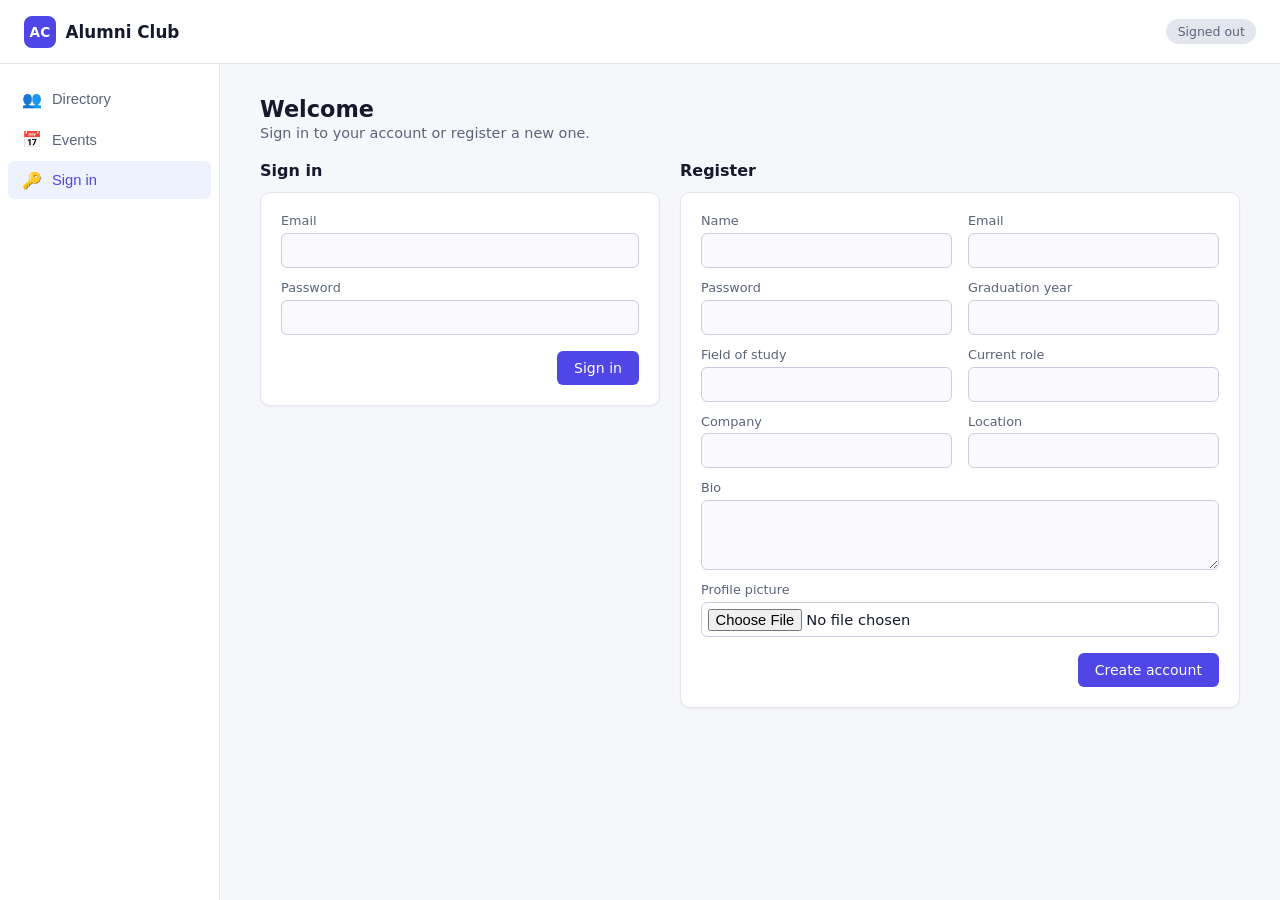
==== commit 1a0d967f: "comments" ====
--- a/www/index.html
+++ b/www/index.html
@@ -7,11 +7,9 @@
   <link rel="stylesheet" href="ui/style/styles.css">
 </head>
 <body>
-  <!-- Toasts: transient feedback, rendered top-right. JS appends/removes nodes. -->
   <div id="toast-host" class="toast-host" aria-live="polite" aria-atomic="true"></div>
 
   <div class="app" data-route="auth">
-    <!-- ============== Header ============== -->
     <header class="app-header">
       <div class="brand">
         <span class="brand-mark">AC</span>
@@ -23,7 +21,6 @@
       </div>
     </header>
 
-    <!-- ============== Sidebar ============== -->
     <nav class="app-nav" aria-label="Sections">
       <button type="button" class="nav-item" data-route="directory">
         <span class="nav-ico">👥</span> Directory
@@ -39,10 +36,8 @@
       </button>
     </nav>
 
-    <!-- ============== Content ============== -->
     <main class="app-main">
 
-      <!-- ---------- Directory ---------- -->
       <section class="view" data-view="directory">
         <header class="view-head">
           <h2>Directory</h2>
@@ -55,7 +50,6 @@
         <div id="users-out" class="card-grid"></div>
       </section>
 
-      <!-- ---------- Events ---------- -->
       <section class="view is-hidden" data-view="events">
         <header class="view-head">
           <h2>Events</h2>
@@ -81,7 +75,6 @@
         <div id="events-out" class="card-grid"></div>
       </section>
 
-      <!-- ---------- Profile ---------- -->
       <section class="view is-hidden" data-view="profile">
         <header class="view-head">
           <h2>Profile</h2>
@@ -108,7 +101,6 @@
         </form>
       </section>
 
-      <!-- ---------- Auth (Sign in / Register) ---------- -->
       <section class="view is-hidden" data-view="auth">
         <header class="view-head">
           <h2>Welcome</h2>
@@ -152,7 +144,6 @@
     </main>
   </div>
 
-  <!-- ============== User detail modal ============== -->
   <dialog id="user-modal" class="modal">
     <div id="user-modal-body"></div>
     <form method="dialog" class="modal-actions"><button class="btn btn-ghost">Close</button></form>
--- a/www/ui/style/styles.css
+++ b/www/ui/style/styles.css
@@ -1,5 +1,3 @@
-/* Alumni Club — dashboard stylesheet */
-
 :root {
   --bg: #f6f7fb;
   --surface: #ffffff;
@@ -29,12 +27,6 @@
 
 *, *::before, *::after { box-sizing: border-box; margin: 0; padding: 0; }
 
-/* Global visibility utility. We use this instead of the [hidden] attribute
-   because [hidden] = display:none has the same specificity as any other
-   attribute selector and loses to any class rule that sets display (e.g.
-   .view { display: flex }). A utility class with !important is the only
-   way to win unconditionally without sprinkling .x[hidden] overrides
-   beside every component. JS toggles .is-hidden, never element.hidden. */
 .is-hidden { display: none !important; }
 
 html, body { height: 100%; }
@@ -46,8 +38,6 @@
   background: var(--bg);
   -webkit-font-smoothing: antialiased;
 }
-
-/* ---------- layout ---------- */
 
 .app {
   display: grid;
@@ -123,8 +113,6 @@
   overflow-y: auto;
 }
 
-/* ---------- views ---------- */
-
 .view {
   max-width: 980px;
   margin: 0 auto;
@@ -139,8 +127,6 @@
   margin-bottom: 0.2rem;
 }
 .view-sub { color: var(--text-muted); font-size: 0.9rem; }
-
-/* ---------- search bar ---------- */
 
 .search-bar {
   display: flex;
@@ -161,8 +147,6 @@
   color: var(--text);
 }
 
-/* ---------- composer (collapsible event creation) ---------- */
-
 .composer {
   background: var(--surface);
   border: 1px solid var(--border);
@@ -179,8 +163,6 @@
 .composer summary::before { content: '＋ '; font-weight: 700; }
 .composer[open] summary::before { content: '× '; }
 .composer .form-grid { padding: 1rem; border-top: 1px solid var(--border); }
-
-/* ---------- forms ---------- */
 
 .form-grid {
   display: grid;
@@ -230,8 +212,6 @@
   margin-top: 0.25rem;
 }
 
-/* ---------- buttons ---------- */
-
 .btn {
   padding: 0.5rem 1rem;
   border: 1px solid transparent;
@@ -248,8 +228,6 @@
 .btn-ghost:hover { background: var(--bg); color: var(--text); }
 .btn-danger { background: var(--surface); color: var(--danger); border-color: var(--danger); }
 .btn-danger:hover { background: var(--danger-soft); }
-
-/* ---------- card grid ---------- */
 
 .card-grid {
   display: grid;
@@ -317,8 +295,6 @@
   background: var(--surface-2);
 }
 
-/* ---------- profile summary ---------- */
-
 .profile-summary {
   background: var(--surface);
   border: 1px solid var(--border);
@@ -334,8 +310,6 @@
 .profile-summary .meta { color: var(--text-muted); font-size: 0.85rem; }
 .profile-summary:empty { display: none; }
 
-/* ---------- auth grid (sign in + register side by side) ---------- */
-
 .auth-grid {
   display: grid;
   grid-template-columns: minmax(0, 1fr) minmax(0, 1.4fr);
@@ -345,8 +319,6 @@
 @media (max-width: 880px) {
   .auth-grid { grid-template-columns: 1fr; }
 }
-
-/* ---------- toasts ---------- */
 
 .toast-host {
   position: fixed;
@@ -380,8 +352,6 @@
   to { opacity: 1; transform: translateY(0); }
 }
 
-/* ---------- modal ---------- */
-
 .modal {
   border: none;
   border-radius: var(--radius);
@@ -400,8 +370,6 @@
   display: flex;
   justify-content: flex-end;
 }
-
-/* ---------- responsive ---------- */
 
 @media (max-width: 720px) {
   .app {
